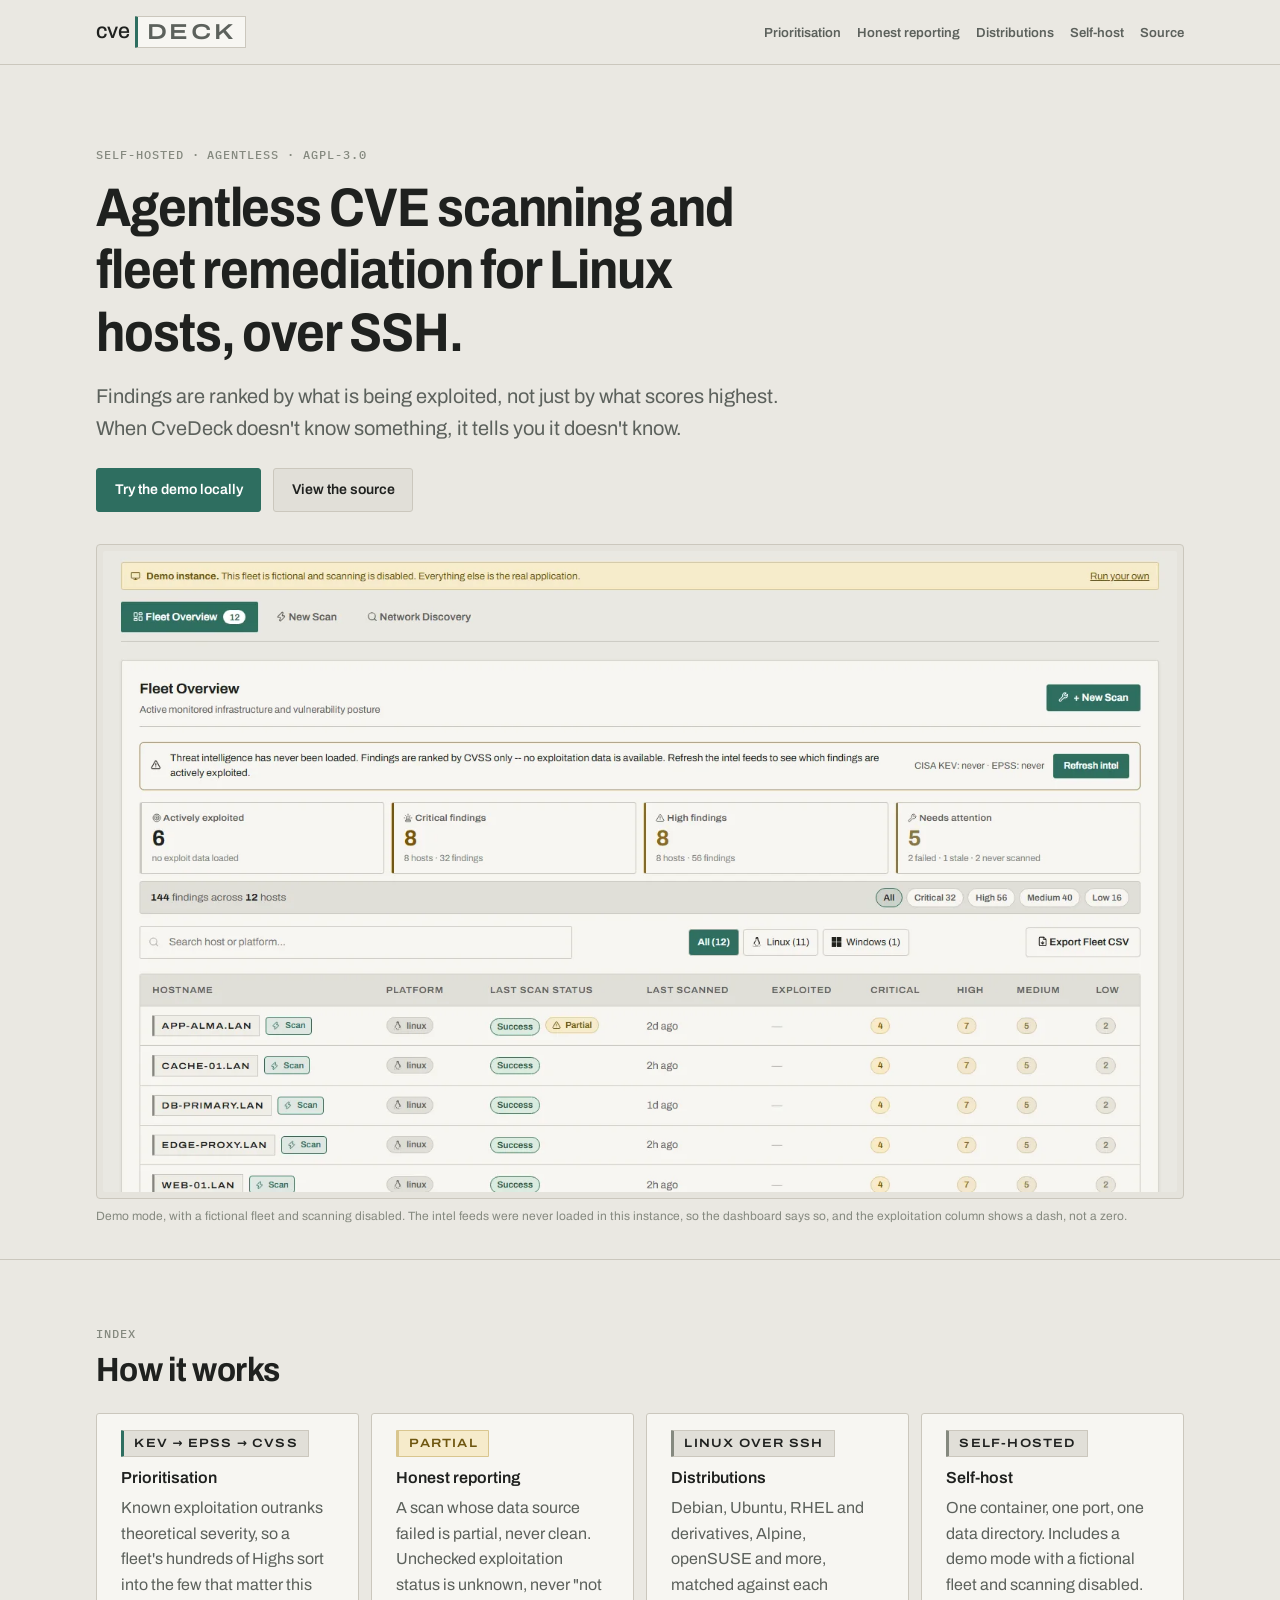
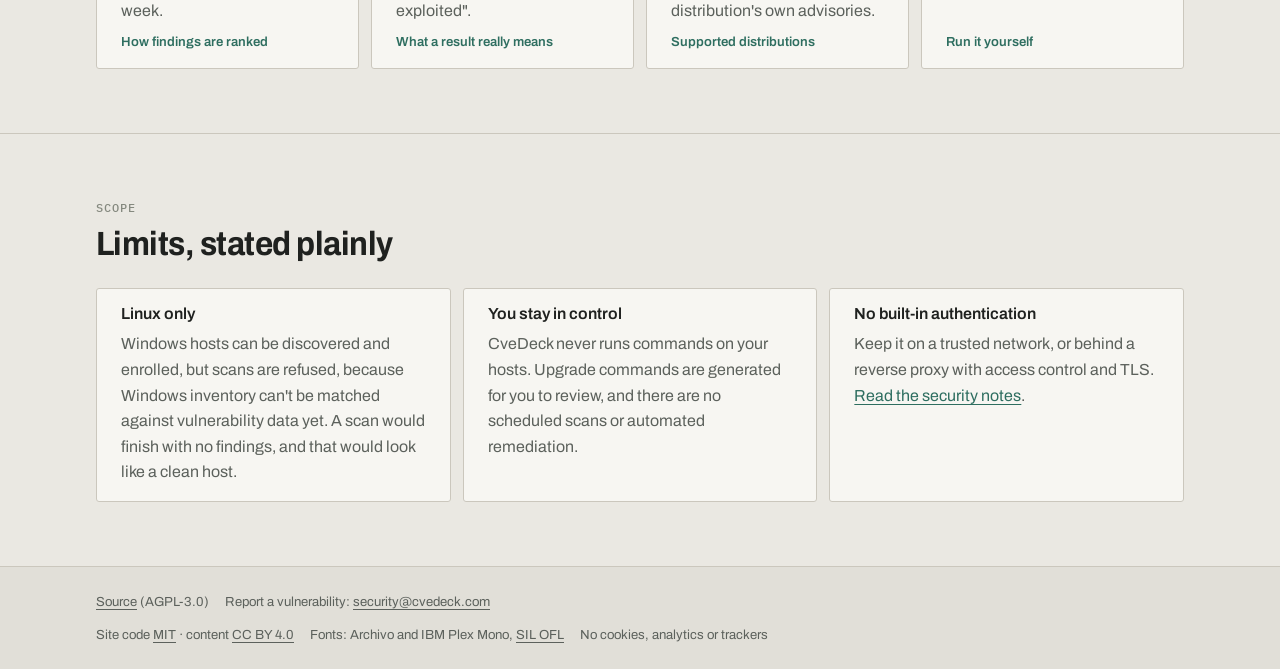
==== index.html @ 85deaba5 "Initial site for cvedeck.com Static HTML and CSS with no build step and no JavaScript, served by Git" ====
<!doctype html>
<html lang="en">
<head>
  <meta charset="utf-8">
  <meta name="viewport" content="width=device-width, initial-scale=1">
  <meta http-equiv="Content-Security-Policy" content="default-src 'none'; style-src 'self'; font-src 'self'; img-src 'self'; base-uri 'none'; form-action 'none'">
  <meta name="referrer" content="no-referrer">
  <meta name="color-scheme" content="dark light">
  <title>CveDeck: agentless CVE scanning for Linux fleets</title>
  <meta name="description" content="Self-hosted, agentless CVE scanning and remediation for Linux hosts over SSH. Findings ranked by CISA KEV, then FIRST EPSS, then CVSS, and a scan that couldn't check says so. AGPL-3.0.">
  <link rel="canonical" href="https://cvedeck.com/">
  <meta property="og:type" content="website">
  <meta property="og:site_name" content="CveDeck">
  <meta property="og:title" content="CveDeck: agentless CVE scanning for Linux fleets">
  <meta property="og:description" content="Self-hosted, agentless CVE scanning for Linux hosts over SSH, ranked by what is being exploited.">
  <meta property="og:url" content="https://cvedeck.com/">
  <meta property="og:image" content="https://cvedeck.com/assets/img/og.png">
  <meta property="og:image:width" content="1200">
  <meta property="og:image:height" content="630">
  <meta property="og:image:alt" content="The CveDeck fleet overview in demo mode, showing a fictional fleet.">
  <meta name="twitter:card" content="summary_large_image">
  <link rel="icon" href="/favicon.svg" type="image/svg+xml">
  <link rel="preload" href="/assets/fonts/archivo-var-latin.woff2" as="font" type="font/woff2" crossorigin>
  <link rel="stylesheet" href="/assets/site.css">
  <script type="application/ld+json">
  {
    "@context": "https://schema.org",
    "@type": "SoftwareApplication",
    "name": "CveDeck",
    "url": "https://cvedeck.com/",
    "description": "Self-hosted, agentless CVE scanning and fleet remediation for Linux hosts over SSH, ranking findings by CISA KEV, then FIRST EPSS, then CVSS.",
    "applicationCategory": "SecurityApplication",
    "operatingSystem": "Linux",
    "license": "https://www.gnu.org/licenses/agpl-3.0.html",
    "codeRepository": "https://github.com/reprodev/cvedeck",
    "isAccessibleForFree": true
  }
  </script>
</head>
<body>
  <a class="skip" href="#main">Skip to content</a>

  <header class="site-header">
    <div class="wrap">
      <a class="wordmark" href="/" aria-label="CveDeck home">
        <span class="wordmark-cve">cve</span><span class="wordmark-deck">DECK</span>
      </a>
      <nav class="site-nav" aria-label="Main">
        <ul>
          <li><a href="/prioritisation/">Prioritisation</a></li>
          <li><a href="/honest-reporting/">Honest reporting</a></li>
          <li><a href="/distributions/">Distributions</a></li>
          <li><a href="/self-host/">Self-host</a></li>
          <li><a href="https://github.com/reprodev/cvedeck">Source</a></li>
        </ul>
      </nav>
    </div>
  </header>

  <main id="main">
    <section class="hero wrap" aria-labelledby="hero-title">
      <p class="eyebrow">Self-hosted · Agentless · AGPL-3.0</p>
      <h1 id="hero-title">Agentless CVE scanning and fleet remediation for Linux hosts, over SSH.</h1>
      <p class="hero-sub">
        Findings are ranked by what is being exploited, not just by what scores highest.
        When CveDeck doesn't know something, it tells you it doesn't know.
      </p>
      <div class="actions">
        <a class="btn" href="/self-host/#demo">Try the demo locally</a>
        <a class="btn btn-secondary" href="https://github.com/reprodev/cvedeck">View the source</a>
      </div>

      <figure class="shot">
        <div class="shot-frame">
          <picture>
            <source srcset="/assets/img/fleet-light.webp" media="(prefers-color-scheme: light)">
            <img src="/assets/img/fleet-dark.webp" width="1440" height="860"
                 alt="The CveDeck fleet overview in demo mode: triage cards for exploited, critical and high findings and hosts needing attention, above a table of fictional hosts such as app-alma.lan and db-primary.lan.">
          </picture>
        </div>
        <figcaption>
          Demo mode, with a fictional fleet and scanning disabled. The intel feeds were never loaded in
          this instance, so the dashboard says so, and the exploitation column shows a dash, not a zero.
        </figcaption>
      </figure>
    </section>

    <section class="unit" aria-labelledby="explore-title">
      <div class="wrap">
        <div class="unit-head">
          <span class="unit-no">Index</span>
          <h2 id="explore-title">How it works</h2>
        </div>

        <ul class="cards">
          <li>
            <a class="card-link" href="/prioritisation/">
              <span class="stamp stamp-rank">KEV → EPSS → CVSS</span>
              <h3>Prioritisation</h3>
              <span>Known exploitation outranks theoretical severity, so a fleet's hundreds of Highs sort into the few that matter this week.</span>
              <span class="card-more">How findings are ranked</span>
            </a>
          </li>
          <li>
            <a class="card-link" href="/honest-reporting/">
              <span class="stamp stamp-warn">Partial</span>
              <h3>Honest reporting</h3>
              <span>A scan whose data source failed is partial, never clean. Unchecked exploitation status is unknown, never "not exploited".</span>
              <span class="card-more">What a result really means</span>
            </a>
          </li>
          <li>
            <a class="card-link" href="/distributions/">
              <span class="stamp">Linux over SSH</span>
              <h3>Distributions</h3>
              <span>Debian, Ubuntu, RHEL and derivatives, Alpine, openSUSE and more, matched against each distribution's own advisories.</span>
              <span class="card-more">Supported distributions</span>
            </a>
          </li>
          <li>
            <a class="card-link" href="/self-host/">
              <span class="stamp">Self-hosted</span>
              <h3>Self-host</h3>
              <span>One container, one port, one data directory. Includes a demo mode with a fictional fleet and scanning disabled.</span>
              <span class="card-more">Run it yourself</span>
            </a>
          </li>
        </ul>
      </div>
    </section>

    <section class="unit" aria-labelledby="limits-title">
      <div class="wrap">
        <div class="unit-head">
          <span class="unit-no">Scope</span>
          <h2 id="limits-title">Limits, stated plainly</h2>
        </div>
        <div class="split">
          <div class="panel">
            <h3>Linux only</h3>
            <p>Windows hosts can be discovered and enrolled, but scans are refused, because Windows inventory
              can't be matched against vulnerability data yet. A scan would finish with no findings, and that
              would look like a clean host.</p>
          </div>
          <div class="panel">
            <h3>You stay in control</h3>
            <p>CveDeck never runs commands on your hosts. Upgrade commands are generated for you to review, and
              there are no scheduled scans or automated remediation.</p>
          </div>
          <div class="panel">
            <h3>No built-in authentication</h3>
            <p>Keep it on a trusted network, or behind a reverse proxy with access control and TLS.
              <a href="/self-host/#security">Read the security notes</a>.</p>
          </div>
        </div>
      </div>
    </section>
  </main>

  <footer class="site-footer">
    <div class="wrap">
      <ul>
        <li><a href="https://github.com/reprodev/cvedeck">Source</a> (AGPL-3.0)</li>
        <li>Report a vulnerability: <a href="mailto:security@cvedeck.com">security@cvedeck.com</a></li>
      </ul>
      <ul>
        <li>Site code <a href="https://opensource.org/license/mit">MIT</a> · content <a href="https://creativecommons.org/licenses/by/4.0/">CC BY 4.0</a></li>
        <li>Fonts: Archivo and IBM Plex Mono, <a href="/assets/fonts/OFL.txt">SIL OFL</a></li>
        <li>No cookies, analytics or trackers</li>
      </ul>
    </div>
  </footer>
</body>
</html>
---- assets/site.css ----
/* cvedeck.com -- design language "rack and label", ported from the app's
 * frontend/src/index.css. Where this and the app disagree, the app is right.
 *
 * Fonts are vendored, not fetched, for the same reason the app vendors them:
 * nothing on this site makes a request to a third party. OFL clause 2 requires
 * the licence to travel with the font files; it does, in ./fonts/OFL.txt.
 */
@font-face {
  font-family: 'Archivo';
  src: url('./fonts/archivo-var-latin.woff2') format('woff2-variations');
  font-weight: 400 700;
  font-stretch: 62% 125%;
  font-display: swap;
}
@font-face {
  font-family: 'IBM Plex Mono';
  src: url('./fonts/plexmono-400-latin.woff2') format('woff2');
  font-weight: 400; font-display: swap;
}
@font-face {
  font-family: 'IBM Plex Mono';
  src: url('./fonts/plexmono-500-latin.woff2') format('woff2');
  font-weight: 500; font-display: swap;
}
@font-face {
  font-family: 'IBM Plex Mono';
  src: url('./fonts/plexmono-600-latin.woff2') format('woff2');
  font-weight: 600; font-display: swap;
}

:root {
  /* Dark by default, light when the OS asks. No toggle: the site has no JS. */
  color-scheme: dark;

  --bg: light-dark(#EAE8E2, #141614);
  --bg-subtle: light-dark(#E1DFD8, #1B1E1C);
  --surface: light-dark(#F7F6F2, #232725);
  --surface-hover: light-dark(#EFEDE7, #2D322F);
  --surface-muted: light-dark(#E5E3DC, #1E211F);
  --border: light-dark(#CBC7BD, #3B413D);
  --border-focus: light-dark(#2E6E60, #5FB3A1);
  --text: light-dark(#1F211F, #F2F1EC);
  --text-muted: light-dark(#5C615C, #9AA09A);
  --text-dim: light-dark(#85897F, #6F756F);

  /* Verdigris carries every interactive element and appears nowhere in data. */
  --accent: light-dark(#2E6E60, #4E9A8A);
  --accent-hover: light-dark(#1F5347, #5FB3A1);
  --accent-subtle: light-dark(rgba(46, 110, 96, 0.11), rgba(78, 154, 138, 0.14));
  --accent-text: light-dark(#FFFFFF, #0E1513);

  --font-sans: 'Archivo', system-ui, -apple-system, "Segoe UI", sans-serif;
  --font-mono: 'IBM Plex Mono', ui-monospace, SFMono-Regular, monospace;

  /* Exploitation is the ONLY thing that gets red -- on this site too. */
  --exploit: light-dark(#B93B1E, #E2543A);
  --exploit-bg: light-dark(#FBE3DC, rgba(226, 84, 58, 0.16));
  --exploit-border: light-dark(#E9B4A4, rgba(226, 84, 58, 0.42));

  /* Severity: one amber hue, four depths. */
  --critical: light-dark(#7A5407, #EFC043);
  --critical-bg: light-dark(#F7EBC8, rgba(239, 192, 67, 0.15));
  --critical-border: light-dark(#DFC894, rgba(239, 192, 67, 0.40));
  --high: light-dark(#8A6A1C, #D2A63C);
  --medium: light-dark(#8A7742, #B29154);
  --low: light-dark(#857D6B, #94836A);

  --warn-bg: light-dark(#F6EBCB, #2E2712);
  --warn-text: light-dark(#6E560F, #E8C547);
  --warn-border: light-dark(#D9C68F, #6A5A24);

  --radius-sm: 2px;
  --radius: 3px;
  --radius-lg: 4px;

  --text-xs: 0.75rem;
  --text-sm: 0.82rem;
  --text-md: 0.88rem;
  --text-base: 1rem;
  --text-lg: 1.2rem;
  --text-xl: 1.45rem;

  --space-1: 0.25rem;
  --space-2: 0.5rem;
  --space-3: 0.75rem;
  --space-4: 1rem;
  --space-5: 1.5rem;
  --space-6: 2rem;
  --space-8: 3rem;

  --shadow: light-dark(0 1px 3px rgba(31, 33, 31, 0.10), 0 2px 10px rgba(0, 0, 0, 0.4));
  --wrap: 72rem;
}

@media (prefers-color-scheme: light) {
  :root { color-scheme: light; }
}

* { box-sizing: border-box; }

html { scroll-behavior: smooth; }
@media (prefers-reduced-motion: reduce) {
  html { scroll-behavior: auto; }
}

body {
  margin: 0;
  background: var(--bg);
  color: var(--text);
  font-family: var(--font-sans);
  font-size: 16px;
  line-height: 1.6;
  -webkit-font-smoothing: antialiased;
}

img { max-width: 100%; height: auto; display: block; }

a { color: var(--accent); text-underline-offset: 3px; }
a:hover { color: var(--accent-hover); }
a:focus-visible,
.btn:focus-visible {
  outline: 2px solid var(--border-focus);
  outline-offset: 2px;
  border-radius: var(--radius-sm);
}

code, pre, kbd { font-family: var(--font-mono); }

.skip {
  position: absolute; left: -9999px; top: 0;
}
.skip:focus {
  left: var(--space-4); top: var(--space-4); z-index: 10;
  background: var(--surface); padding: var(--space-2) var(--space-3);
  border: 1px solid var(--border-focus);
}

.wrap {
  max-width: var(--wrap);
  margin: 0 auto;
  padding-inline: clamp(1rem, 4vw, 2rem);
}

/* --- Header rack --------------------------------------------------------- */

.site-header {
  border-bottom: 1px solid var(--border);
  background: var(--bg);
}
.site-header .wrap {
  display: flex;
  align-items: center;
  justify-content: space-between;
  gap: var(--space-4);
  flex-wrap: wrap;
  padding-block: var(--space-4);
}

/* The wordmark echoes the app: "cve" set plain, "DECK" stamped as a label. */
.wordmark {
  display: inline-flex;
  align-items: center;
  gap: 0.35rem;
  color: var(--text);
  text-decoration: none;
  font-size: 1.35rem;
  line-height: 1;
}
.wordmark:hover { color: var(--text); }
.wordmark-cve { font-weight: 500; letter-spacing: -0.01em; }
.wordmark-deck {
  font-stretch: 125%;
  font-weight: 600;
  letter-spacing: 0.12em;
  padding: 0.3rem 0.55rem 0.25rem;
  border: 1px solid var(--border);
  border-left: 3px solid var(--accent);
  background: var(--surface);
  border-radius: 1px;
  color: var(--text-muted);
}

.site-nav ul {
  display: flex;
  flex-wrap: wrap;
  gap: var(--space-1) var(--space-4);
  margin: 0;
  padding: 0;
  list-style: none;
  font-size: var(--text-sm);
  font-weight: 600;
}
.site-nav a {
  color: var(--text-muted);
  text-decoration: none;
}
.site-nav a:hover { color: var(--text); }
.site-nav a[aria-current="page"] {
  color: var(--text);
  text-decoration: underline;
  text-decoration-color: var(--accent);
  text-decoration-thickness: 2px;
  text-underline-offset: 6px;
}

/* --- Hero ---------------------------------------------------------------- */

.hero { padding-block: clamp(2.5rem, 7vw, 5rem) var(--space-6); }

.eyebrow {
  font-family: var(--font-mono);
  font-size: var(--text-xs);
  font-weight: 500;
  text-transform: uppercase;
  letter-spacing: 0.08em;
  color: var(--text-dim);
  margin: 0 0 var(--space-3);
}

h1, h2, h3 { line-height: 1.15; margin: 0; }

h1 {
  font-size: clamp(2rem, 5.2vw, 3.4rem);
  font-weight: 700;
  font-stretch: 88%;
  letter-spacing: -0.02em;
  max-width: 22ch;
}
.hero-sub {
  font-size: clamp(1.05rem, 2vw, 1.25rem);
  color: var(--text-muted);
  max-width: 46rem;
  margin: var(--space-4) 0 var(--space-5);
}

.actions {
  display: flex;
  flex-wrap: wrap;
  gap: var(--space-3);
}
.btn {
  display: inline-flex;
  align-items: center;
  gap: 0.4rem;
  font-size: var(--text-md);
  font-weight: 600;
  padding: 0.6rem 1.1rem;
  border: 1px solid var(--accent);
  border-radius: var(--radius);
  background: var(--accent);
  color: var(--accent-text);
  text-decoration: none;
}
.btn:hover { color: var(--accent-text); filter: brightness(1.1); }
.btn-secondary {
  background: var(--bg-subtle);
  border-color: var(--border);
  color: var(--text);
}
.btn-secondary:hover { color: var(--text); border-color: var(--border-focus); filter: none; }

/* Screenshots sit in a bezel so they read as equipment, not as the page. */
.shot {
  margin: var(--space-6) 0 0;
}
.shot-frame {
  border: 1px solid var(--border);
  border-radius: var(--radius-lg);
  background: var(--surface-muted);
  padding: 6px;
  box-shadow: var(--shadow);
  overflow: hidden;
}
.shot-frame img { border-radius: var(--radius-sm); width: 100%; }
.shot figcaption {
  font-size: var(--text-xs);
  color: var(--text-dim);
  margin-top: var(--space-2);
}

/* --- Rack units (sections) ------------------------------------------------ */

.unit {
  border-top: 1px solid var(--border);
  padding-block: clamp(2.5rem, 6vw, 4rem);
}
.unit-head {
  display: grid;
  gap: var(--space-2);
  margin-bottom: var(--space-5);
}
.unit-no {
  font-family: var(--font-mono);
  font-size: var(--text-xs);
  font-weight: 500;
  letter-spacing: 0.08em;
  text-transform: uppercase;
  color: var(--text-dim);
}
h2 {
  font-size: clamp(1.5rem, 3.2vw, 2.1rem);
  font-weight: 700;
  font-stretch: 92%;
  letter-spacing: -0.015em;
}
.lede {
  color: var(--text-muted);
  max-width: 44rem;
  margin: 0;
}

/* --- Tag records ---------------------------------------------------------- */

.records {
  display: grid;
  gap: var(--space-2);
  margin: 0;
  padding: 0;
  list-style: none;
}

.record {
  display: grid;
  grid-template-columns: minmax(10rem, 14rem) 1fr;
  gap: var(--space-2) var(--space-5);
  align-items: baseline;
  background: var(--surface);
  border: 1px solid var(--border);
  border-radius: var(--radius);
  padding: var(--space-3) var(--space-4);
}
.record p { margin: 0; color: var(--text-muted); }
.record strong { color: var(--text); font-weight: 600; }

@media (max-width: 640px) {
  .record { grid-template-columns: 1fr; }
}

/* The stamped label: the hostname treatment from mockup C, used for labels and
   hostnames only -- never for buttons -- so it doesn't turn twee. */
.stamp {
  justify-self: start;
  font-family: var(--font-sans);
  font-stretch: 118%;
  font-weight: 600;
  font-size: var(--text-xs);
  letter-spacing: 0.10em;
  text-transform: uppercase;
  line-height: 1.3;
  white-space: nowrap;
  padding: 0.3rem 0.65rem 0.25rem;
  border: 1px solid var(--border);
  border-left: 3px solid var(--text-dim);
  background: var(--bg-subtle);
  border-radius: 1px;
  color: var(--text);
}
.stamp-rank { border-left-color: var(--accent); }

/* Red is for exploitation alone. */
.stamp-exploit {
  border-left-color: var(--exploit);
  color: var(--exploit);
  border-color: var(--exploit-border);
  background: var(--exploit-bg);
}
.stamp-severity {
  border-left-color: var(--critical);
  color: var(--critical);
  border-color: var(--critical-border);
  background: var(--critical-bg);
}
.stamp-warn {
  border-left-color: var(--warn-border);
  color: var(--warn-text);
  border-color: var(--warn-border);
  background: var(--warn-bg);
}
/* Unknown is the quietest: the absence of a claim must not read as reassurance. */
.stamp-unknown {
  color: var(--text-dim);
  border-left-color: var(--border);
  border-style: dashed;
  border-left-style: solid;
}

.rank-no {
  font-family: var(--font-mono);
  color: var(--text-dim);
  margin-right: 0.4rem;
}

.note {
  font-size: var(--text-sm);
  color: var(--text-muted);
  max-width: 44rem;
  margin: var(--space-4) 0 0;
}

/* --- Scope ---------------------------------------------------------------- */

.split {
  display: grid;
  grid-template-columns: repeat(auto-fit, minmax(min(100%, 20rem), 1fr));
  gap: var(--space-3);
}
.panel {
  background: var(--surface);
  border: 1px solid var(--border);
  border-radius: var(--radius);
  padding: var(--space-4) var(--space-5);
}
.panel h3 {
  font-size: var(--text-base);
  font-weight: 600;
  margin-bottom: var(--space-2);
  display: flex;
  align-items: center;
  gap: var(--space-2);
  flex-wrap: wrap;
}
.panel p, .panel ul { margin: 0; color: var(--text-muted); }
.panel ul { padding-left: 1.1rem; }
.panel li + li { margin-top: var(--space-1); }
.panel code { font-size: 0.92em; color: var(--text); }
.panel .panel-gap { margin-top: var(--space-6); }
.panel .code + p, .panel p + .code { margin-top: var(--space-3); }

/* --- Code ----------------------------------------------------------------- */

.code {
  position: relative;
  background: var(--bg-subtle);
  border: 1px solid var(--border);
  border-left: 3px solid var(--accent);
  border-radius: var(--radius);
  margin: var(--space-4) 0 0;
  overflow-x: auto;
}
.code pre {
  margin: 0;
  padding: var(--space-4) var(--space-5);
  font-size: var(--text-sm);
  line-height: 1.7;
  color: var(--text);
}
.code .c { color: var(--text-dim); }

/* --- Footer --------------------------------------------------------------- */

.site-footer {
  border-top: 1px solid var(--border);
  background: var(--bg-subtle);
  font-size: var(--text-sm);
  color: var(--text-muted);
}
.site-footer .wrap {
  display: flex;
  flex-wrap: wrap;
  justify-content: space-between;
  gap: var(--space-3) var(--space-6);
  padding-block: var(--space-5);
}
.site-footer ul {
  display: flex;
  flex-wrap: wrap;
  gap: var(--space-1) var(--space-4);
  margin: 0;
  padding: 0;
  list-style: none;
}
.site-footer a { color: var(--text-muted); }
.site-footer a:hover { color: var(--text); }

/* --- Inner pages ------------------------------------------------------------ */

.page-head { padding-block: clamp(2.5rem, 6vw, 4rem) var(--space-5); }
.page-head h1 { max-width: 26ch; }

/* Long-form text inside a rack unit. */
.prose { max-width: 46rem; }
.prose > * + * { margin-top: var(--space-4); }
.prose p, .prose li { color: var(--text-muted); }
.prose strong { color: var(--text); font-weight: 600; }
.prose ul, .prose ol { padding-left: 1.2rem; }
.prose li + li { margin-top: var(--space-2); }
.prose h3 {
  font-size: var(--text-lg);
  font-weight: 600;
  color: var(--text);
  margin-top: var(--space-6);
}
.prose code { font-size: 0.9em; color: var(--text); }

.unit-body > * + * { margin-top: var(--space-5); }

/* A plain data table: meanings, variables. Scrolls inside itself when narrow. */
.table-wrap {
  overflow-x: auto;
  border: 1px solid var(--border);
  border-radius: var(--radius);
  background: var(--surface);
}
.table-wrap table {
  width: 100%;
  border-collapse: collapse;
  font-size: var(--text-md);
}
.table-wrap th,
.table-wrap td {
  text-align: left;
  vertical-align: top;
  padding: var(--space-3) var(--space-4);
  border-bottom: 1px solid var(--border);
}
.table-wrap th {
  font-size: var(--text-xs);
  font-weight: 600;
  text-transform: uppercase;
  letter-spacing: 0.06em;
  color: var(--text-muted);
  background: var(--bg-subtle);
  white-space: nowrap;
}
.table-wrap td { color: var(--text-muted); }
.table-wrap td:first-child { color: var(--text); white-space: nowrap; }
.table-wrap tr:last-child td { border-bottom: 0; }

/* Distribution labels. */
.stamp-list {
  display: flex;
  flex-wrap: wrap;
  gap: var(--space-2);
  margin: 0;
  padding: 0;
  list-style: none;
}

/* Home: one card per inner page. */
.cards {
  display: grid;
  grid-template-columns: repeat(auto-fit, minmax(min(100%, 16rem), 1fr));
  gap: var(--space-3);
  margin: 0;
  padding: 0;
  list-style: none;
}
.card-link {
  display: flex;
  flex-direction: column;
  gap: var(--space-2);
  height: 100%;
  padding: var(--space-4) var(--space-5);
  background: var(--surface);
  border: 1px solid var(--border);
  border-radius: var(--radius);
  color: var(--text-muted);
  text-decoration: none;
}
.card-link:hover { border-color: var(--border-focus); background: var(--surface-hover); color: var(--text-muted); }
.card-link:focus-visible { outline: 2px solid var(--border-focus); outline-offset: 2px; }
.card-link h3 { font-size: var(--text-base); font-weight: 600; color: var(--text); }
.card-link .stamp { align-self: flex-start; max-width: 100%; margin-bottom: var(--space-1); }
.card-more { margin-top: auto; color: var(--accent); font-weight: 600; font-size: var(--text-sm); }

/* Bottom-of-page link to the next page in the reading order. */
.next {
  display: flex;
  justify-content: flex-end;
  padding-block: var(--space-5) var(--space-8);
}
.next a {
  font-weight: 600;
  text-decoration: none;
}
.next a:hover { text-decoration: underline; }

/* --- 404 ------------------------------------------------------------------ */

.notfound {
  padding-block: clamp(4rem, 12vw, 8rem);
}
.notfound .stamp { font-size: var(--text-sm); display: inline-block; margin-bottom: var(--space-4); }
.notfound p { color: var(--text-muted); margin: var(--space-4) 0 var(--space-5); }
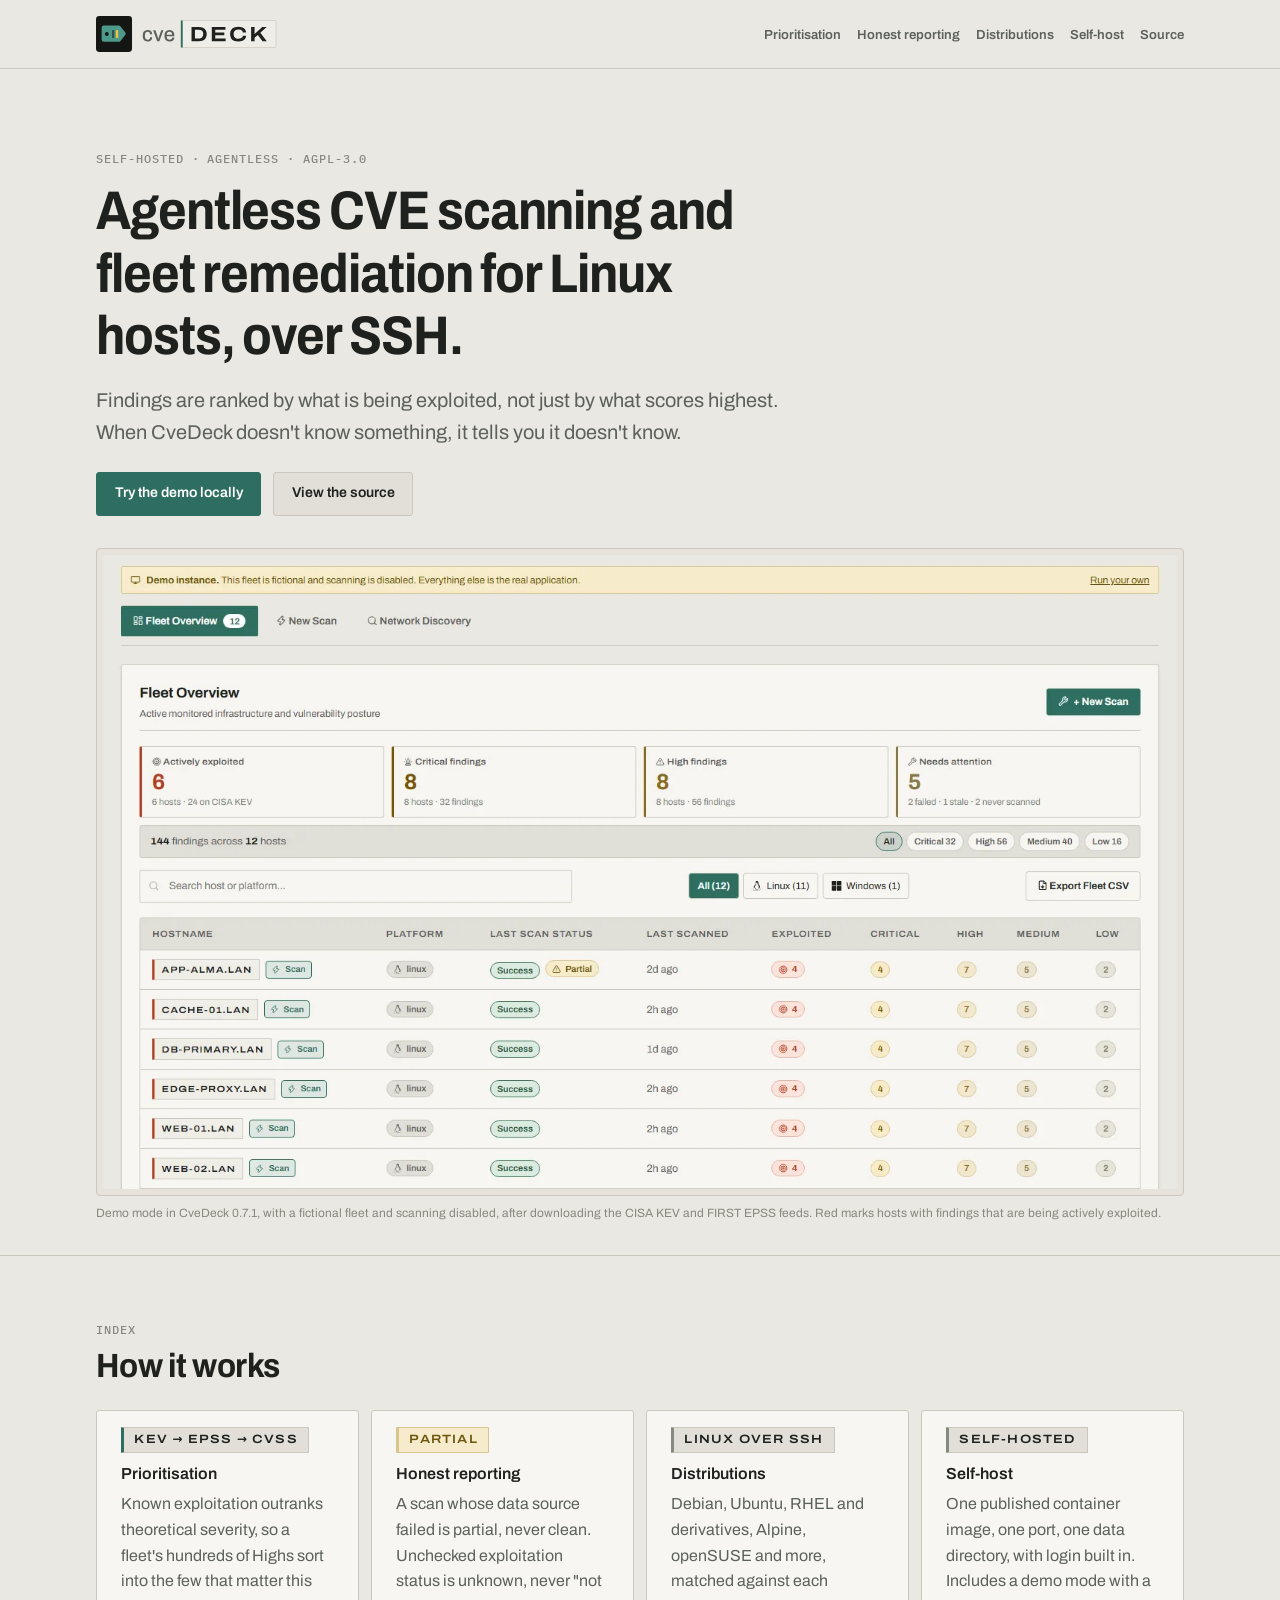
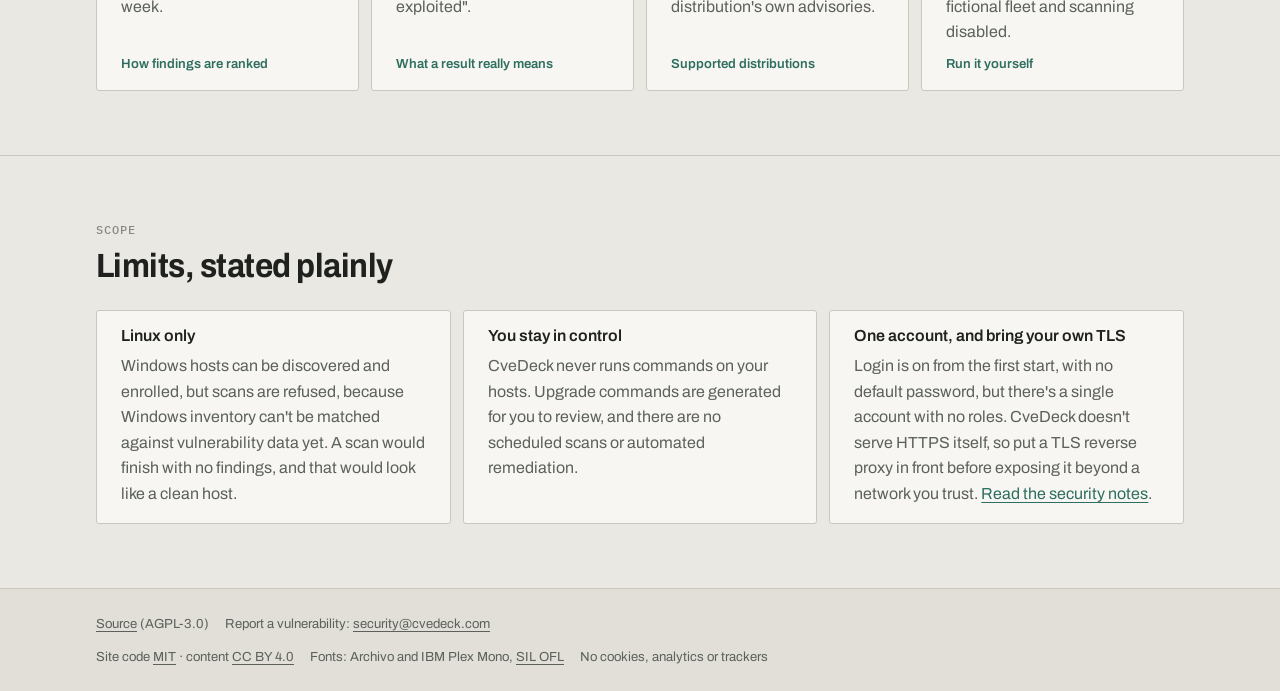
==== commit 4f64affc: "Update the site for CveDeck 0.7.1 0.7.0 built login into the app and 0.7.1 published the container i" ====
--- a/index.html
+++ b/index.html
@@ -42,8 +42,11 @@
 
   <header class="site-header">
     <div class="wrap">
-      <a class="wordmark" href="/" aria-label="CveDeck home">
-        <span class="wordmark-cve">cve</span><span class="wordmark-deck">DECK</span>
+      <a class="wordmark" href="/">
+        <picture>
+          <source srcset="/assets/img/logo-light.svg" media="(prefers-color-scheme: light)">
+          <img src="/assets/img/logo-dark.svg" alt="CveDeck home" width="181" height="36">
+        </picture>
       </a>
       <nav class="site-nav" aria-label="Main">
         <ul>
@@ -74,13 +77,13 @@
         <div class="shot-frame">
           <picture>
             <source srcset="/assets/img/fleet-light.webp" media="(prefers-color-scheme: light)">
-            <img src="/assets/img/fleet-dark.webp" width="1440" height="860"
-                 alt="The CveDeck fleet overview in demo mode: triage cards for exploited, critical and high findings and hosts needing attention, above a table of fictional hosts such as app-alma.lan and db-primary.lan.">
+            <img src="/assets/img/fleet-dark.webp" width="1440" height="850"
+                 alt="The CveDeck fleet overview in demo mode. The Actively exploited card counts six hosts with 24 findings on CISA KEV, and the fleet table marks those hosts in red, ahead of their critical and high counts.">
           </picture>
         </div>
         <figcaption>
-          Demo mode, with a fictional fleet and scanning disabled. The intel feeds were never loaded in
-          this instance, so the dashboard says so, and the exploitation column shows a dash, not a zero.
+          Demo mode in CveDeck 0.7.1, with a fictional fleet and scanning disabled, after downloading the CISA KEV
+          and FIRST EPSS feeds. Red marks hosts with findings that are being actively exploited.
         </figcaption>
       </figure>
     </section>
@@ -121,7 +124,7 @@
             <a class="card-link" href="/self-host/">
               <span class="stamp">Self-hosted</span>
               <h3>Self-host</h3>
-              <span>One container, one port, one data directory. Includes a demo mode with a fictional fleet and scanning disabled.</span>
+              <span>One published container image, one port, one data directory, with login built in. Includes a demo mode with a fictional fleet and scanning disabled.</span>
               <span class="card-more">Run it yourself</span>
             </a>
           </li>
@@ -148,9 +151,10 @@
               there are no scheduled scans or automated remediation.</p>
           </div>
           <div class="panel">
-            <h3>No built-in authentication</h3>
-            <p>Keep it on a trusted network, or behind a reverse proxy with access control and TLS.
-              <a href="/self-host/#security">Read the security notes</a>.</p>
+            <h3>One account, and bring your own TLS</h3>
+            <p>Login is on from the first start, with no default password, but there's a single account with no roles.
+              CveDeck doesn't serve HTTPS itself, so put a TLS reverse proxy in front before exposing it beyond a
+              network you trust. <a href="/self-host/#security">Read the security notes</a>.</p>
           </div>
         </div>
       </div>
--- a/assets/site.css
+++ b/assets/site.css
@@ -156,28 +156,17 @@
   padding-block: var(--space-4);
 }
 
-/* The wordmark echoes the app: "cve" set plain, "DECK" stamped as a label. */
+/* The app's logo (assets/img/logo-*.svg, copied from the app repo's
+   docs/assets/): the icon tile, "cve", and "DECK" stamped as a label. The light
+   and dark files swap with the OS theme through <picture>. */
 .wordmark {
   display: inline-flex;
   align-items: center;
-  gap: 0.35rem;
-  color: var(--text);
-  text-decoration: none;
-  font-size: 1.35rem;
-  line-height: 1;
-}
-.wordmark:hover { color: var(--text); }
-.wordmark-cve { font-weight: 500; letter-spacing: -0.01em; }
-.wordmark-deck {
-  font-stretch: 125%;
-  font-weight: 600;
-  letter-spacing: 0.12em;
-  padding: 0.3rem 0.55rem 0.25rem;
-  border: 1px solid var(--border);
-  border-left: 3px solid var(--accent);
-  background: var(--surface);
-  border-radius: 1px;
-  color: var(--text-muted);
+  line-height: 0;
+}
+.wordmark img {
+  height: 36px;
+  width: auto;
 }
 
 .site-nav ul {
@@ -428,6 +417,8 @@
 
 /* --- Code ----------------------------------------------------------------- */
 
+/* The wrapper doesn't scroll; the <pre> inside it does. That keeps the copy
+   button pinned to the corner instead of scrolling away with long lines. */
 .code {
   position: relative;
   background: var(--bg-subtle);
@@ -435,16 +426,63 @@
   border-left: 3px solid var(--accent);
   border-radius: var(--radius);
   margin: var(--space-4) 0 0;
+}
+.code pre {
+  margin: 0;
+  padding: var(--space-4) var(--space-5);
   overflow-x: auto;
-}
-.code pre {
-  margin: 0;
-  padding: var(--space-4) var(--space-5);
   font-size: var(--text-sm);
   line-height: 1.7;
   color: var(--text);
 }
 .code .c { color: var(--text-dim); }
+.code.has-copy pre { padding-right: 5.5rem; }
+.note + .code { margin-top: var(--space-2); }
+
+/* Added by assets/copy.js, so it only exists when it can work. */
+.copy-btn {
+  position: absolute;
+  top: var(--space-2);
+  right: var(--space-2);
+  min-height: 2rem;
+  padding: 0.25rem 0.7rem;
+  font: inherit;
+  font-size: var(--text-xs);
+  font-weight: 600;
+  letter-spacing: 0.02em;
+  color: var(--text-muted);
+  background: var(--surface);
+  border: 1px solid var(--border);
+  border-radius: var(--radius-sm);
+  cursor: pointer;
+}
+.copy-btn:hover { color: var(--text); border-color: var(--border-focus); }
+.copy-btn:focus-visible { outline: 2px solid var(--border-focus); outline-offset: 2px; }
+.copy-btn[data-state="copied"] {
+  color: var(--accent-text);
+  background: var(--accent);
+  border-color: var(--accent);
+}
+.copy-btn[data-state="manual"] { color: var(--text); border-color: var(--border-focus); }
+
+/* On narrow screens long lines scroll sideways underneath the button, so give
+   the button its own strip above the code instead of overlapping it. Scoped
+   to .has-copy so blocks without a button (no JavaScript) keep normal padding. */
+@media (max-width: 640px) {
+  .code.has-copy pre { padding: 2.9rem var(--space-4) var(--space-4); }
+}
+
+.visually-hidden {
+  position: absolute;
+  width: 1px;
+  height: 1px;
+  padding: 0;
+  margin: -1px;
+  overflow: hidden;
+  clip: rect(0, 0, 0, 0);
+  white-space: nowrap;
+  border: 0;
+}
 
 /* --- Footer --------------------------------------------------------------- */
 
